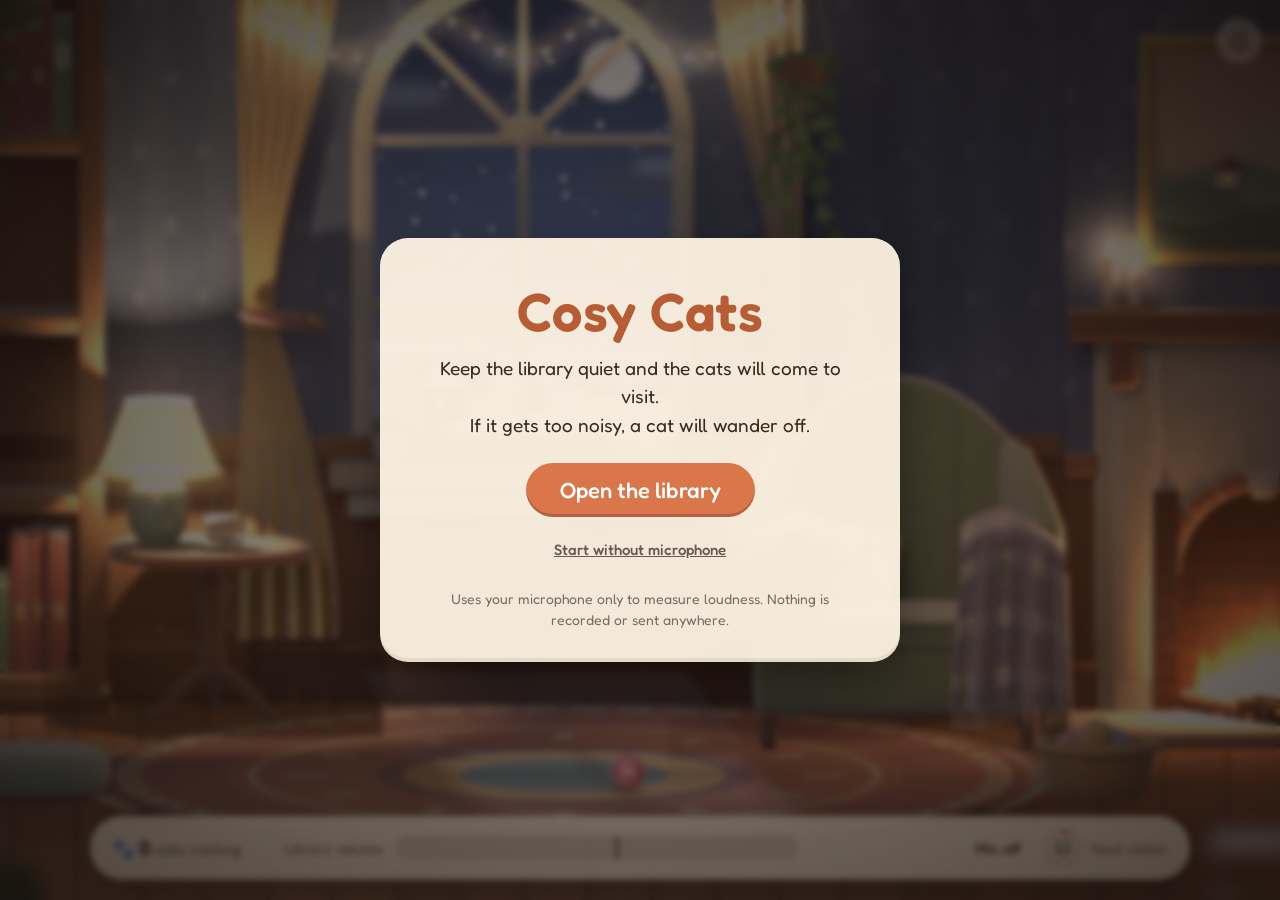
==== index.html @ 576bb797 "Cosy Cats: classroom quiet-meter with felt cats in a cosy library Canvas + Web Audio app: cats arriv" ====
<!doctype html>
<html lang="en">
<head>
  <meta charset="utf-8" />
  <meta name="viewport" content="width=device-width, initial-scale=1" />
  <title>Cosy Cats</title>
  <link rel="preconnect" href="https://fonts.googleapis.com" />
  <link href="https://fonts.googleapis.com/css2?family=Fredoka:wght@400;500;600&display=swap" rel="stylesheet" />
  <link rel="stylesheet" href="styles.css" />
</head>
<body>
  <div id="stage">
    <canvas id="scene"></canvas>

    <!-- Start overlay: browsers need a click before mic + audio can start -->
    <div id="intro" class="overlay">
      <div class="card">
        <h1>Cosy Cats</h1>
        <p>Keep the library quiet and the cats will come to visit.<br />If it gets too noisy, a cat will wander off.</p>
        <button id="startBtn" class="primary">Open the library</button>
        <button id="startNoMicBtn" class="ghost">Start without microphone</button>
        <p class="small">Uses your microphone only to measure loudness. Nothing is recorded or sent anywhere.</p>
      </div>
    </div>

    <!-- Noise bar -->
    <div id="hud">
      <div id="catCount"><span class="paw">🐾</span> <span id="catCountNum">0</span> <span id="catCountLabel">cats visiting</span></div>
      <div id="noiseWrap">
        <div id="noiseLabel">Library volume</div>
        <div id="noiseBar">
          <div id="noiseFill"></div>
          <div id="noiseLimit" title="Noise limit"></div>
        </div>
        <div id="noiseStatus">Lovely and quiet</div>
      </div>
      <div id="nextCat">
        <div id="nextCatRing"><svg viewBox="0 0 36 36"><circle class="bg" cx="18" cy="18" r="15"/><circle id="nextCatArc" class="fg" cx="18" cy="18" r="15"/></svg><span>🐱</span></div>
        <div id="nextCatLabel">Next visitor</div>
      </div>
    </div>

    <!-- Teacher controls -->
    <button id="settingsToggle" title="Settings">⚙</button>
    <div id="settings" class="hidden">
      <h2>Teacher controls</h2>
      <label>Noise limit <span id="limitVal"></span>
        <input type="range" id="limit" min="0.15" max="0.9" step="0.01" value="0.55" /></label>
      <label>Mic sensitivity <span id="sensVal"></span>
        <input type="range" id="sens" min="0.5" max="6" step="0.1" value="2" /></label>
      <label>New cat every <span id="intervalVal"></span>
        <input type="range" id="interval" min="10" max="300" step="5" value="60" /></label>
      <label>Too loud for <span id="graceVal"></span> before a cat wanders off
        <input type="range" id="grace" min="2.5" max="12" step="0.5" value="4" /></label>
      <label class="row"><input type="checkbox" id="music" checked /> Lo-fi music</label>
      <label class="row"><input type="checkbox" id="catSounds" checked /> Cat sounds</label>
      <label class="row"><input type="checkbox" id="saver" checked /> Battery saver (30 fps)</label>
      <div class="buttons">
        <button id="addCat" class="primary">+ Add a cat</button>
        <button id="removeCat">Send a cat home</button>
      </div>
      <div class="buttons">
        <button id="micBtn">Enable microphone</button>
        <button id="fullscreenBtn">Fullscreen</button>
      </div>
    </div>
  </div>

  <script type="module" src="js/main.js"></script>
</body>
</html>
---- styles.css ----
:root {
  --ink: #3b2a22;
  --cream: #fff6e6;
  --card: rgba(255, 246, 230, 0.94);
  --accent: #d9774b;
  --accent-dark: #b85c34;
  --soft: rgba(59, 42, 34, 0.12);
}

* { box-sizing: border-box; }

html, body {
  margin: 0;
  height: 100%;
  background: #1b1310;
  overflow: hidden;
  font-family: "Fredoka", "Segoe UI Rounded", system-ui, sans-serif;
  color: var(--ink);
}

#stage {
  position: fixed;
  inset: 0;
  display: grid;
  place-items: center;
}

#scene {
  display: block;
  width: 100vw;
  height: 100vh;
}

/* ---------- Intro ---------- */
.overlay {
  position: absolute;
  inset: 0;
  display: grid;
  place-items: center;
  background: radial-gradient(ellipse at center, rgba(30, 18, 12, 0.35), rgba(20, 12, 8, 0.75));
  backdrop-filter: blur(3px);
  transition: opacity 1.2s ease;
  z-index: 10;
}
.overlay.gone { opacity: 0; pointer-events: none; }

.card {
  background: var(--card);
  border-radius: 28px;
  padding: 40px 48px 32px;
  max-width: 520px;
  text-align: center;
  box-shadow: 0 20px 60px rgba(0, 0, 0, 0.45), inset 0 -4px 0 rgba(59, 42, 34, 0.08);
}
.card h1 {
  margin: 0 0 10px;
  font-size: 54px;
  font-weight: 600;
  color: var(--accent-dark);
  letter-spacing: 0.5px;
}
.card p { font-size: 19px; line-height: 1.5; margin: 0 0 24px; }
.card p.small { font-size: 14px; opacity: 0.65; margin: 18px 0 0; }

button {
  font: inherit;
  font-size: 17px;
  font-weight: 500;
  border: none;
  border-radius: 999px;
  padding: 11px 22px;
  cursor: pointer;
  background: #f1e2c9;
  color: var(--ink);
  box-shadow: inset 0 -3px 0 rgba(59, 42, 34, 0.15);
  transition: transform 0.12s ease, background 0.2s ease;
}
button:hover { transform: translateY(-1px); background: #ead6b6; }
button:active { transform: translateY(1px); }
button.primary { background: var(--accent); color: #fff; box-shadow: inset 0 -3px 0 rgba(0, 0, 0, 0.18); }
button.primary:hover { background: #e2845a; }
button.ghost { background: transparent; box-shadow: none; text-decoration: underline; opacity: 0.75; display: block; margin: 12px auto 0; font-size: 15px; }

.card button.primary { font-size: 22px; padding: 14px 34px; }

/* ---------- HUD ---------- */
#hud {
  position: absolute;
  left: 50%;
  bottom: 2.2vh;
  transform: translateX(-50%);
  width: min(1100px, 92vw);
  display: flex;
  align-items: center;
  gap: 22px;
  padding: 12px 22px;
  border-radius: 999px;
  background: rgba(255, 246, 230, 0.86);
  box-shadow: 0 10px 30px rgba(0, 0, 0, 0.35), inset 0 -3px 0 rgba(59, 42, 34, 0.08);
  backdrop-filter: blur(6px);
  z-index: 5;
}

#catCount { font-size: 20px; font-weight: 600; white-space: nowrap; min-width: 150px; }
#catCount .paw { font-size: 18px; }
#catCountLabel { font-weight: 400; font-size: 16px; opacity: 0.8; }

#noiseWrap { flex: 1; display: grid; grid-template-columns: auto 1fr auto; align-items: center; gap: 14px; }
#noiseLabel { font-size: 15px; opacity: 0.75; white-space: nowrap; }
#noiseStatus { font-size: 15px; min-width: 210px; text-align: right; font-weight: 500; transition: color 0.3s; }

#noiseBar {
  position: relative;
  height: 22px;
  border-radius: 999px;
  background: rgba(59, 42, 34, 0.12);
  box-shadow: inset 0 2px 4px rgba(59, 42, 34, 0.18);
  overflow: hidden;
}
#noiseFill {
  position: absolute;
  inset: 3px auto 3px 3px;
  width: 0%;
  border-radius: 999px;
  background: linear-gradient(90deg, #8fc79a, #a9d18e 40%, #f2c46d 70%, #ea8a63 88%, #d9604b);
  background-size: var(--bar-w, 1000px) 100%;
  box-shadow: inset 0 -3px 0 rgba(0, 0, 0, 0.08), inset 0 2px 0 rgba(255, 255, 255, 0.35);
  transition: width 0.12s linear;
}
#noiseLimit {
  position: absolute;
  top: -2px;
  bottom: -2px;
  width: 4px;
  margin-left: -2px;
  border-radius: 4px;
  background: var(--ink);
  opacity: 0.55;
}
#hud.restless #noiseStatus { color: #b8683a; }
#hud.loud #noiseStatus { color: #c2492f; }

#nextCat { display: flex; align-items: center; gap: 8px; white-space: nowrap; }
#nextCatRing { position: relative; width: 40px; height: 40px; }
#nextCatRing svg { width: 40px; height: 40px; transform: rotate(-90deg); }
#nextCatRing circle { fill: none; stroke-width: 4; }
#nextCatRing .bg { stroke: rgba(59, 42, 34, 0.12); }
#nextCatRing .fg { stroke: var(--accent); stroke-linecap: round; stroke-dasharray: 94.25; stroke-dashoffset: 94.25; transition: stroke-dashoffset 0.3s linear; }
#nextCatRing span { position: absolute; inset: 0; display: grid; place-items: center; font-size: 17px; }
#nextCatLabel { font-size: 15px; opacity: 0.75; }

/* ---------- Settings ---------- */
#settingsToggle {
  position: absolute;
  top: 18px;
  right: 18px;
  width: 46px;
  height: 46px;
  padding: 0;
  font-size: 24px;
  background: rgba(255, 246, 230, 0.7);
  z-index: 6;
  opacity: 0.55;
}
#settingsToggle:hover { opacity: 1; }

#settings {
  position: absolute;
  top: 74px;
  right: 18px;
  width: 340px;
  padding: 20px 22px;
  border-radius: 22px;
  background: var(--card);
  box-shadow: 0 16px 40px rgba(0, 0, 0, 0.4);
  z-index: 6;
  transition: opacity 0.25s ease, transform 0.25s ease;
}
#settings.hidden { opacity: 0; transform: translateY(-8px); pointer-events: none; }
#settings h2 { margin: 0 0 12px; font-size: 20px; font-weight: 600; }
#settings label { display: block; font-size: 14px; margin: 10px 0; }
#settings label span { float: right; opacity: 0.7; }
#settings label.row { display: flex; align-items: center; gap: 8px; }
#settings input[type="range"] { width: 100%; accent-color: var(--accent); margin-top: 6px; }
#settings input[type="checkbox"] { accent-color: var(--accent); width: 18px; height: 18px; }
#settings .buttons { display: flex; gap: 8px; margin-top: 12px; flex-wrap: wrap; }
#settings .buttons button { flex: 1; font-size: 15px; padding: 9px 12px; }

@media (max-width: 760px) {
  #hud { flex-wrap: wrap; border-radius: 22px; gap: 10px; }
  #noiseLabel, #nextCatLabel { display: none; }
  #settings { width: calc(100vw - 32px); right: 16px; }
}
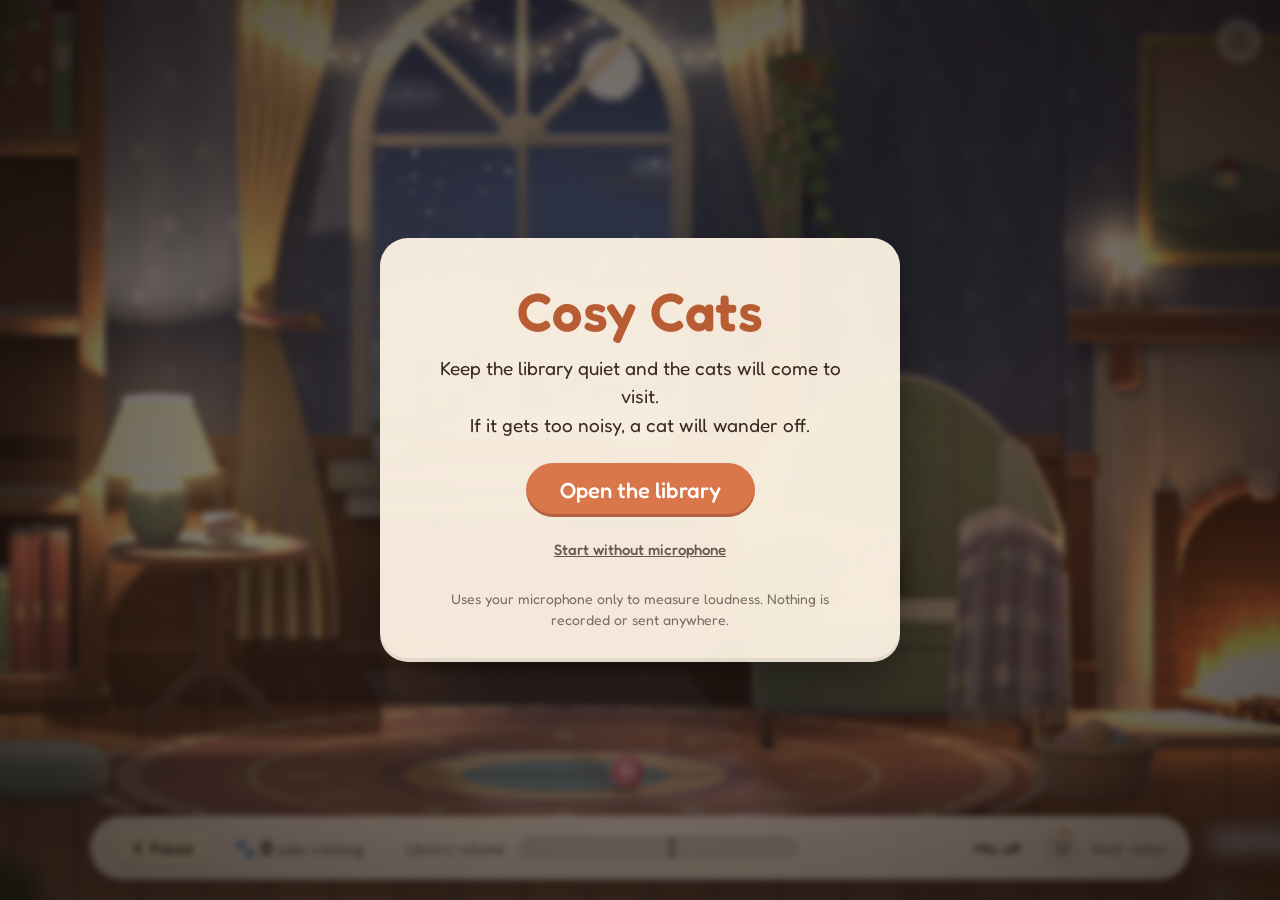
==== commit 2f4ca10f: "Add pause, undo and Toby the French bulldog - Pause (button or Space): noise rules stop, music fades" ====
--- a/index.html
+++ b/index.html
@@ -24,7 +24,15 @@
     </div>
 
     <!-- Noise bar -->
+    <!-- Undo: bring back the animal that just left -->
+    <div id="undo" class="hidden">
+      <span id="undoText">Biscuit wandered off</span>
+      <button id="undoBtn" class="primary">↩ Bring back</button>
+    </div>
+    <div id="pausedBanner" class="hidden">Paused · eyes on the teacher</div>
+
     <div id="hud">
+      <button id="pauseBtn" title="Pause (Space)"><span id="pauseIcon">⏸</span> <span id="pauseLabel">Pause</span></button>
       <div id="catCount"><span class="paw">🐾</span> <span id="catCountNum">0</span> <span id="catCountLabel">cats visiting</span></div>
       <div id="noiseWrap">
         <div id="noiseLabel">Library volume</div>
--- a/styles.css
+++ b/styles.css
@@ -100,6 +100,25 @@
   backdrop-filter: blur(6px);
   z-index: 5;
 }
+
+#pauseBtn { padding: 9px 18px; font-size: 16px; white-space: nowrap; }
+#pauseBtn.on { background: var(--accent); color: #fff; }
+#hud.paused #noiseWrap { opacity: 0.45; }
+
+#undo, #pausedBanner {
+  position: absolute;
+  left: 50%;
+  transform: translateX(-50%);
+  z-index: 5;
+  border-radius: 999px;
+  background: rgba(255, 246, 230, 0.92);
+  box-shadow: 0 8px 24px rgba(0, 0, 0, 0.3);
+  transition: opacity 0.35s ease, transform 0.35s ease;
+}
+#undo { bottom: calc(2.2vh + 82px); display: flex; align-items: center; gap: 14px; padding: 8px 8px 8px 20px; font-size: 17px; }
+#undo button { font-size: 16px; padding: 8px 18px; }
+#pausedBanner { top: 22px; padding: 10px 26px; font-size: 22px; font-weight: 600; color: var(--accent-dark); }
+#undo.hidden, #pausedBanner.hidden { opacity: 0; transform: translate(-50%, 8px); pointer-events: none; }
 
 #catCount { font-size: 20px; font-weight: 600; white-space: nowrap; min-width: 150px; }
 #catCount .paw { font-size: 18px; }
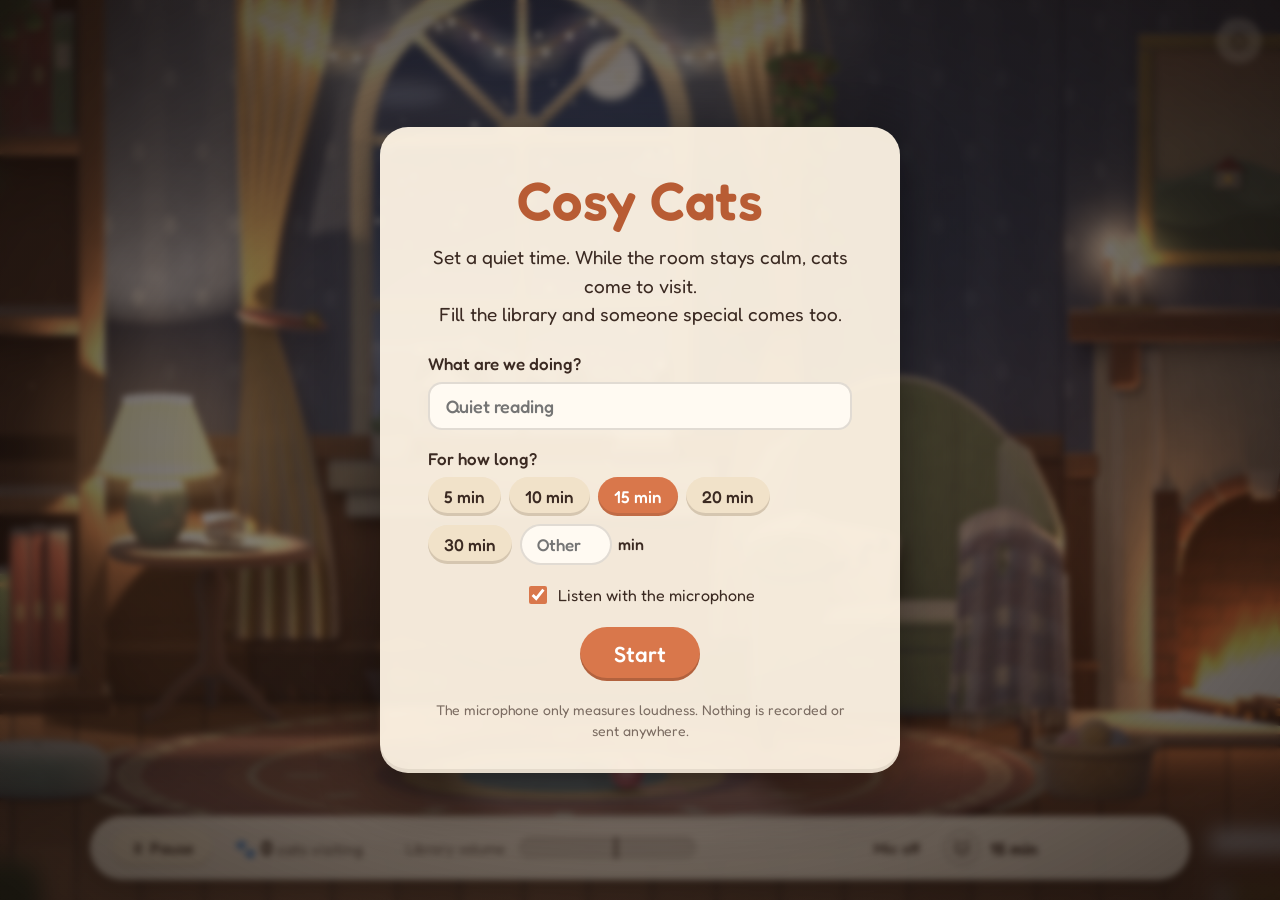
==== commit 6dcec0ca: "Reframe Cosy Cats as a quiet-time timer The teacher picks an activity and a length (5 to 90 minutes)" ====
--- a/index.html
+++ b/index.html
@@ -12,24 +12,51 @@
   <div id="stage">
     <canvas id="scene"></canvas>
 
-    <!-- Start overlay: browsers need a click before mic + audio can start -->
+    <!-- Session picker: what are we doing, for how long. Also the click browsers need before audio. -->
     <div id="intro" class="overlay">
-      <div class="card">
+      <form id="picker" class="card">
         <h1>Cosy Cats</h1>
-        <p>Keep the library quiet and the cats will come to visit.<br />If it gets too noisy, a cat will wander off.</p>
-        <button id="startBtn" class="primary">Open the library</button>
-        <button id="startNoMicBtn" class="ghost">Start without microphone</button>
-        <p class="small">Uses your microphone only to measure loudness. Nothing is recorded or sent anywhere.</p>
+        <p>Set a quiet time. While the room stays calm, cats come to visit.<br />Fill the library and someone special comes too.</p>
+        <label class="field">What are we doing?
+          <input id="activity" type="text" maxlength="40" placeholder="Quiet reading" autocomplete="off" />
+        </label>
+        <div class="field">For how long?
+          <div id="lengths" class="chips">
+            <button type="button" data-min="5">5 min</button>
+            <button type="button" data-min="10">10 min</button>
+            <button type="button" data-min="15">15 min</button>
+            <button type="button" data-min="20">20 min</button>
+            <button type="button" data-min="30">30 min</button>
+            <span class="custom"><input id="customMin" type="number" min="5" max="90" step="1" placeholder="Other" aria-label="Other length in minutes" /> min</span>
+          </div>
+        </div>
+        <label class="row check"><input type="checkbox" id="useMic" checked /> Listen with the microphone</label>
+        <button id="startBtn" type="submit" class="primary">Start</button>
+        <p class="small">The microphone only measures loudness. Nothing is recorded or sent anywhere.</p>
+      </form>
+    </div>
+
+    <!-- Time's up -->
+    <div id="endCard" class="hidden">
+      <h2 id="endTitle">Quiet reading done!</h2>
+      <p id="endText">10 cats and Toby came to visit</p>
+      <div class="buttons">
+        <button id="endPlus1">+1 min</button>
+        <button id="endPlus5">+5 min</button>
+        <button id="endNew" class="primary">New session</button>
+        <button id="endClose" class="ghost">Close</button>
       </div>
     </div>
 
-    <!-- Noise bar -->
     <!-- Undo: bring back the animal that just left -->
     <div id="undo" class="hidden">
       <span id="undoText">Biscuit wandered off</span>
       <button id="undoBtn" class="primary">↩ Bring back</button>
     </div>
     <div id="pausedBanner" class="hidden">Paused · eyes on the teacher</div>
+    <div id="minuteNote" class="hidden">One minute left</div>
+    <div id="activityTag" class="hidden"></div>
+    <div id="fader"></div>
 
     <div id="hud">
       <button id="pauseBtn" title="Pause (Space)"><span id="pauseIcon">⏸</span> <span id="pauseLabel">Pause</span></button>
@@ -43,8 +70,10 @@
         <div id="noiseStatus">Lovely and quiet</div>
       </div>
       <div id="nextCat">
-        <div id="nextCatRing"><svg viewBox="0 0 36 36"><circle class="bg" cx="18" cy="18" r="15"/><circle id="nextCatArc" class="fg" cx="18" cy="18" r="15"/></svg><span>🐱</span></div>
-        <div id="nextCatLabel">Next visitor</div>
+        <div id="nextCatRing" title="Session time"><svg viewBox="0 0 36 36"><circle class="bg" cx="18" cy="18" r="15"/><circle id="nextCatArc" class="fg" cx="18" cy="18" r="15"/></svg><span>🐱</span></div>
+        <div id="nextCatLabel">15 min left</div>
+        <button id="plus1" class="mini" title="Add a minute">+1</button>
+        <button id="plus5" class="mini" title="Add five minutes">+5</button>
       </div>
     </div>
 
@@ -56,21 +85,29 @@
         <input type="range" id="limit" min="0.15" max="0.9" step="0.01" value="0.55" /></label>
       <label>Mic sensitivity <span id="sensVal"></span>
         <input type="range" id="sens" min="0.5" max="6" step="0.1" value="2" /></label>
-      <label>New cat every <span id="intervalVal"></span>
-        <input type="range" id="interval" min="10" max="300" step="5" value="60" /></label>
-      <label>Too loud for <span id="graceVal"></span> before a cat wanders off
-        <input type="range" id="grace" min="2.5" max="12" step="0.5" value="4" /></label>
+      <label>How strict
+        <select id="strict">
+          <option value="gentle">Gentle: cats stay through longer noise</option>
+          <option value="normal" selected>Normal</option>
+          <option value="strict">Strict: cats leave sooner</option>
+        </select></label>
       <label class="row"><input type="checkbox" id="music" checked /> Lo-fi music</label>
-      <label class="row"><input type="checkbox" id="catSounds" checked /> Cat sounds</label>
+      <label class="row"><input type="checkbox" id="catSounds" checked /> Animal sounds</label>
+      <label class="row"><input type="checkbox" id="chime" checked /> End chime</label>
       <label class="row"><input type="checkbox" id="saver" checked /> Battery saver (30 fps)</label>
       <div class="buttons">
-        <button id="addCat" class="primary">+ Add a cat</button>
-        <button id="removeCat">Send a cat home</button>
-      </div>
-      <div class="buttons">
+        <button id="endNow">End session now</button>
         <button id="micBtn">Enable microphone</button>
         <button id="fullscreenBtn">Fullscreen</button>
       </div>
+      <details id="testing">
+        <summary>Testing</summary>
+        <div class="buttons">
+          <button id="addCat">+ Add a cat</button>
+          <button id="removeCat">Send a cat home</button>
+          <button id="skipMin">Skip 1 min</button>
+        </div>
+      </details>
     </div>
   </div>
 
--- a/styles.css
+++ b/styles.css
@@ -82,6 +82,22 @@
 button.ghost { background: transparent; box-shadow: none; text-decoration: underline; opacity: 0.75; display: block; margin: 12px auto 0; font-size: 15px; }
 
 .card button.primary { font-size: 22px; padding: 14px 34px; }
+.card .field { display: block; text-align: left; font-size: 17px; font-weight: 500; margin: 0 0 18px; }
+.card .field input[type="text"] {
+  display: block; width: 100%; margin-top: 8px; padding: 11px 16px; font: inherit; font-size: 18px;
+  border: 2px solid rgba(59, 42, 34, 0.15); border-radius: 14px; background: #fffaf2; color: var(--ink);
+}
+.card .chips { display: flex; flex-wrap: wrap; gap: 8px; margin-top: 8px; align-items: center; }
+.card .chips button { padding: 9px 16px; font-size: 17px; }
+.card .chips button.on { background: var(--accent); color: #fff; }
+.card .chips .custom { display: inline-flex; align-items: center; gap: 6px; font-size: 16px; }
+.card .chips .custom input {
+  width: 92px; padding: 8px 10px; font: inherit; font-size: 17px; text-align: center;
+  border: 2px solid rgba(59, 42, 34, 0.15); border-radius: 999px; background: #fffaf2; color: var(--ink);
+}
+.card .chips .custom input.on { border-color: var(--accent); }
+.card label.check { display: flex; align-items: center; justify-content: center; gap: 8px; font-size: 16px; margin: 4px 0 20px; }
+.card label.check input { accent-color: var(--accent); width: 18px; height: 18px; }
 
 /* ---------- HUD ---------- */
 #hud {
@@ -120,6 +136,42 @@
 #pausedBanner { top: 22px; padding: 10px 26px; font-size: 22px; font-weight: 600; color: var(--accent-dark); }
 #undo.hidden, #pausedBanner.hidden { opacity: 0; transform: translate(-50%, 8px); pointer-events: none; }
 
+/* one-minute note, activity name, end card, room-reset fade */
+#minuteNote, #activityTag {
+  position: absolute;
+  z-index: 5;
+  border-radius: 999px;
+  background: rgba(255, 246, 230, 0.88);
+  box-shadow: 0 6px 18px rgba(0, 0, 0, 0.25);
+  transition: opacity 0.6s ease, transform 0.6s ease;
+}
+#minuteNote { top: 22px; left: 50%; transform: translateX(-50%); padding: 8px 22px; font-size: 20px; font-weight: 600; color: var(--accent-dark); }
+#minuteNote.hidden { opacity: 0; transform: translate(-50%, -8px); pointer-events: none; }
+#activityTag { top: 20px; left: 20px; padding: 8px 20px; font-size: 19px; font-weight: 600; opacity: 0.9; }
+#activityTag.hidden { opacity: 0; pointer-events: none; }
+
+#endCard {
+  position: absolute;
+  top: 6vh;
+  left: 50%;
+  transform: translateX(-50%);
+  z-index: 7;
+  padding: 22px 30px 20px;
+  border-radius: 26px;
+  background: var(--card);
+  box-shadow: 0 16px 44px rgba(0, 0, 0, 0.4);
+  text-align: center;
+  transition: opacity 0.6s ease, transform 0.6s ease;
+}
+#endCard.hidden { opacity: 0; transform: translate(-50%, -14px); pointer-events: none; }
+#endCard h2 { margin: 0 0 4px; font-size: 32px; font-weight: 600; color: var(--accent-dark); }
+#endCard p { margin: 0 0 16px; font-size: 21px; }
+#endCard .buttons { display: flex; gap: 10px; justify-content: center; align-items: center; }
+#endCard .buttons button.ghost { display: inline-block; margin: 0; }
+
+#fader { position: absolute; inset: 0; background: #1b1310; opacity: 0; pointer-events: none; transition: opacity 0.7s ease; z-index: 9; }
+#fader.on { opacity: 1; }
+
 #catCount { font-size: 20px; font-weight: 600; white-space: nowrap; min-width: 150px; }
 #catCount .paw { font-size: 18px; }
 #catCountLabel { font-weight: 400; font-size: 16px; opacity: 0.8; }
@@ -166,7 +218,9 @@
 #nextCatRing .bg { stroke: rgba(59, 42, 34, 0.12); }
 #nextCatRing .fg { stroke: var(--accent); stroke-linecap: round; stroke-dasharray: 94.25; stroke-dashoffset: 94.25; transition: stroke-dashoffset 0.3s linear; }
 #nextCatRing span { position: absolute; inset: 0; display: grid; place-items: center; font-size: 17px; }
-#nextCatLabel { font-size: 15px; opacity: 0.75; }
+#nextCatLabel { font-size: 17px; font-weight: 600; min-width: 92px; }
+button.mini { padding: 6px 11px; font-size: 14px; font-weight: 600; }
+#hud.idle #nextCat button.mini { visibility: hidden; }
 
 /* ---------- Settings ---------- */
 #settingsToggle {
@@ -204,6 +258,9 @@
 #settings input[type="checkbox"] { accent-color: var(--accent); width: 18px; height: 18px; }
 #settings .buttons { display: flex; gap: 8px; margin-top: 12px; flex-wrap: wrap; }
 #settings .buttons button { flex: 1; font-size: 15px; padding: 9px 12px; }
+#settings select { display: block; width: 100%; margin-top: 6px; padding: 8px 10px; font: inherit; font-size: 15px; border-radius: 12px; border: 2px solid rgba(59, 42, 34, 0.15); background: #fffaf2; color: var(--ink); }
+#settings details { margin-top: 14px; font-size: 14px; opacity: 0.85; }
+#settings summary { cursor: pointer; }
 
 @media (max-width: 760px) {
   #hud { flex-wrap: wrap; border-radius: 22px; gap: 10px; }
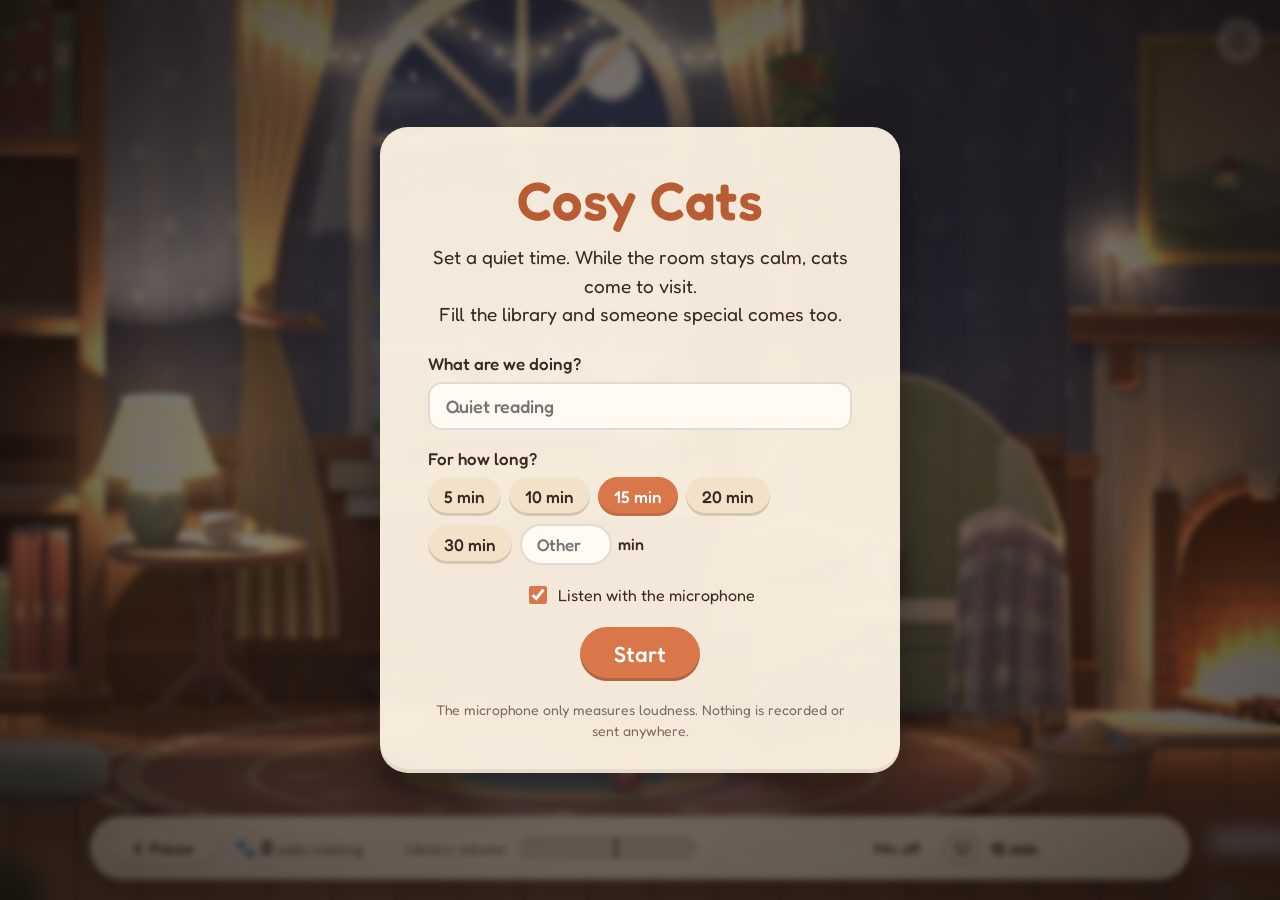
==== commit 29e5fd4f: "Keep quiet rules after time's up, warn before a cat leaves, add the park scene Classroom feedback: -" ====
--- a/index.html
+++ b/index.html
@@ -16,7 +16,7 @@
     <div id="intro" class="overlay">
       <form id="picker" class="card">
         <h1>Cosy Cats</h1>
-        <p>Set a quiet time. While the room stays calm, cats come to visit.<br />Fill the library and someone special comes too.</p>
+        <p>Set a quiet time. While the room stays calm, cats come to visit.<br /><span id="introFill">Fill the library and someone special comes too.</span></p>
         <label class="field">What are we doing?
           <input id="activity" type="text" maxlength="40" placeholder="Quiet reading" autocomplete="off" />
         </label>
@@ -41,8 +41,6 @@
       <h2 id="endTitle">Quiet reading done!</h2>
       <p id="endText">10 cats and Toby came to visit</p>
       <div class="buttons">
-        <button id="endPlus1">+1 min</button>
-        <button id="endPlus5">+5 min</button>
         <button id="endNew" class="primary">New session</button>
         <button id="endClose" class="ghost">Close</button>
       </div>
@@ -55,6 +53,7 @@
     </div>
     <div id="pausedBanner" class="hidden">Paused · eyes on the teacher</div>
     <div id="minuteNote" class="hidden">One minute left</div>
+    <div id="timeUpNote" class="hidden">Time's up · stay quiet until your teacher says</div>
     <div id="activityTag" class="hidden"></div>
     <div id="fader"></div>
 
@@ -74,6 +73,7 @@
         <div id="nextCatLabel">15 min left</div>
         <button id="plus1" class="mini" title="Add a minute">+1</button>
         <button id="plus5" class="mini" title="Add five minutes">+5</button>
+        <button id="endBtn" class="primary" title="End the session and go back to the start">End session</button>
       </div>
     </div>
 
@@ -81,6 +81,12 @@
     <button id="settingsToggle" title="Settings">⚙</button>
     <div id="settings" class="hidden">
       <h2>Teacher controls</h2>
+      <label>Scene
+        <select id="sceneSelect">
+          <option value="library" selected>Cosy library</option>
+          <option value="park">Sunny park</option>
+        </select></label>
+      <p id="sceneNote" class="hidden">The scene changes at the next session.</p>
       <label>Noise limit <span id="limitVal"></span>
         <input type="range" id="limit" min="0.15" max="0.9" step="0.01" value="0.55" /></label>
       <label>Mic sensitivity <span id="sensVal"></span>
@@ -93,6 +99,7 @@
         </select></label>
       <label class="row"><input type="checkbox" id="music" checked /> Lo-fi music</label>
       <label class="row"><input type="checkbox" id="catSounds" checked /> Animal sounds</label>
+      <label class="row"><input type="checkbox" id="warnSound" checked /> Warning sound (a cat is about to leave)</label>
       <label class="row"><input type="checkbox" id="chime" checked /> End chime</label>
       <label class="row"><input type="checkbox" id="saver" checked /> Battery saver (30 fps)</label>
       <div class="buttons">
--- a/styles.css
+++ b/styles.css
@@ -146,6 +146,13 @@
   transition: opacity 0.6s ease, transform 0.6s ease;
 }
 #minuteNote { top: 22px; left: 50%; transform: translateX(-50%); padding: 8px 22px; font-size: 20px; font-weight: 600; color: var(--accent-dark); }
+#timeUpNote {
+  position: absolute; z-index: 5; top: 22px; left: 50%; transform: translateX(-50%);
+  padding: 10px 26px; border-radius: 999px; font-size: 22px; font-weight: 600; color: var(--accent-dark);
+  background: rgba(255, 246, 230, 0.92); box-shadow: 0 6px 18px rgba(0, 0, 0, 0.25);
+  transition: opacity 0.6s ease, transform 0.6s ease; white-space: nowrap;
+}
+#timeUpNote.hidden { opacity: 0; transform: translate(-50%, -8px); pointer-events: none; }
 #minuteNote.hidden { opacity: 0; transform: translate(-50%, -8px); pointer-events: none; }
 #activityTag { top: 20px; left: 20px; padding: 8px 20px; font-size: 19px; font-weight: 600; opacity: 0.9; }
 #activityTag.hidden { opacity: 0; pointer-events: none; }
@@ -221,6 +228,11 @@
 #nextCatLabel { font-size: 17px; font-weight: 600; min-width: 92px; }
 button.mini { padding: 6px 11px; font-size: 14px; font-weight: 600; }
 #hud.idle #nextCat button.mini { visibility: hidden; }
+/* End session appears once time is up; the ring (full by then) makes room for it */
+#endBtn { display: none; padding: 9px 18px; font-size: 16px; }
+#hud.over #endBtn { display: inline-block; }
+#hud.over #nextCatRing { display: none; }
+#hud.over #nextCatLabel { min-width: 0; }
 
 /* ---------- Settings ---------- */
 #settingsToggle {
@@ -259,6 +271,8 @@
 #settings .buttons { display: flex; gap: 8px; margin-top: 12px; flex-wrap: wrap; }
 #settings .buttons button { flex: 1; font-size: 15px; padding: 9px 12px; }
 #settings select { display: block; width: 100%; margin-top: 6px; padding: 8px 10px; font: inherit; font-size: 15px; border-radius: 12px; border: 2px solid rgba(59, 42, 34, 0.15); background: #fffaf2; color: var(--ink); }
+#settings #sceneNote { margin: -4px 0 8px; font-size: 13px; opacity: 0.7; }
+#settings #sceneNote.hidden { display: none; }
 #settings details { margin-top: 14px; font-size: 14px; opacity: 0.85; }
 #settings summary { cursor: pointer; }
 
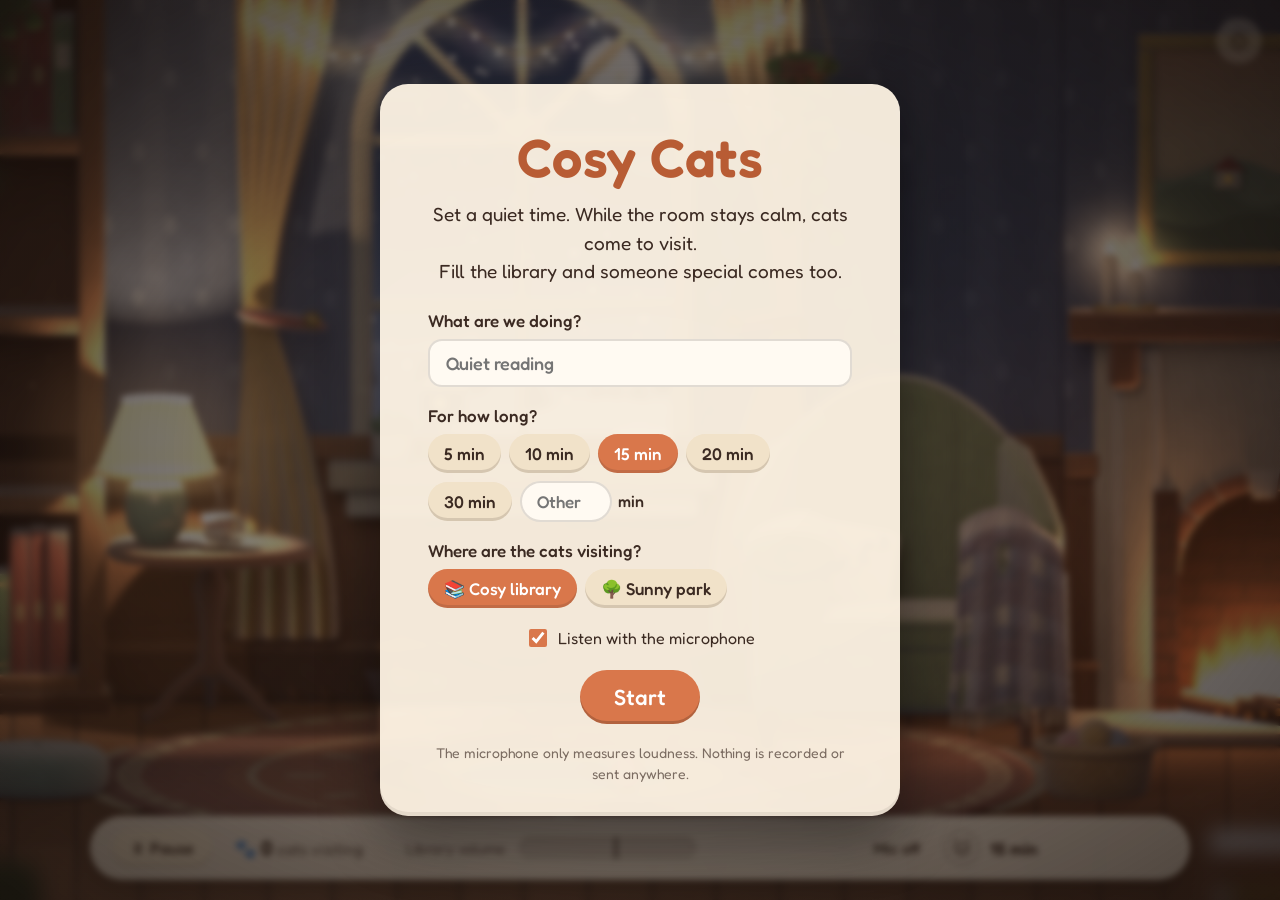
==== commit 38df5733: "Choose the scene on the setup card The setup card asks where the cats are visiting (cosy library or " ====
--- a/index.html
+++ b/index.html
@@ -28,6 +28,12 @@
             <button type="button" data-min="20">20 min</button>
             <button type="button" data-min="30">30 min</button>
             <span class="custom"><input id="customMin" type="number" min="5" max="90" step="1" placeholder="Other" aria-label="Other length in minutes" /> min</span>
+          </div>
+        </div>
+        <div class="field">Where are the cats visiting?
+          <div id="scenes" class="chips">
+            <button type="button" data-scene="library">📚 Cosy library</button>
+            <button type="button" data-scene="park">🌳 Sunny park</button>
           </div>
         </div>
         <label class="row check"><input type="checkbox" id="useMic" checked /> Listen with the microphone</label>
--- a/styles.css
+++ b/styles.css
@@ -276,6 +276,16 @@
 #settings details { margin-top: 14px; font-size: 14px; opacity: 0.85; }
 #settings summary { cursor: pointer; }
 
+/* short screens (720p projectors): tighten the setup card so it never runs off the bottom */
+@media (max-height: 800px) {
+  .card { padding: 26px 40px 20px; }
+  .card h1 { font-size: 44px; margin-bottom: 6px; }
+  .card p { font-size: 17px; margin-bottom: 16px; }
+  .card .field { margin-bottom: 12px; }
+  .card label.check { margin: 0 0 14px; }
+  .card p.small { margin-top: 12px; }
+}
+
 @media (max-width: 760px) {
   #hud { flex-wrap: wrap; border-radius: 22px; gap: 10px; }
   #noiseLabel, #nextCatLabel { display: none; }
